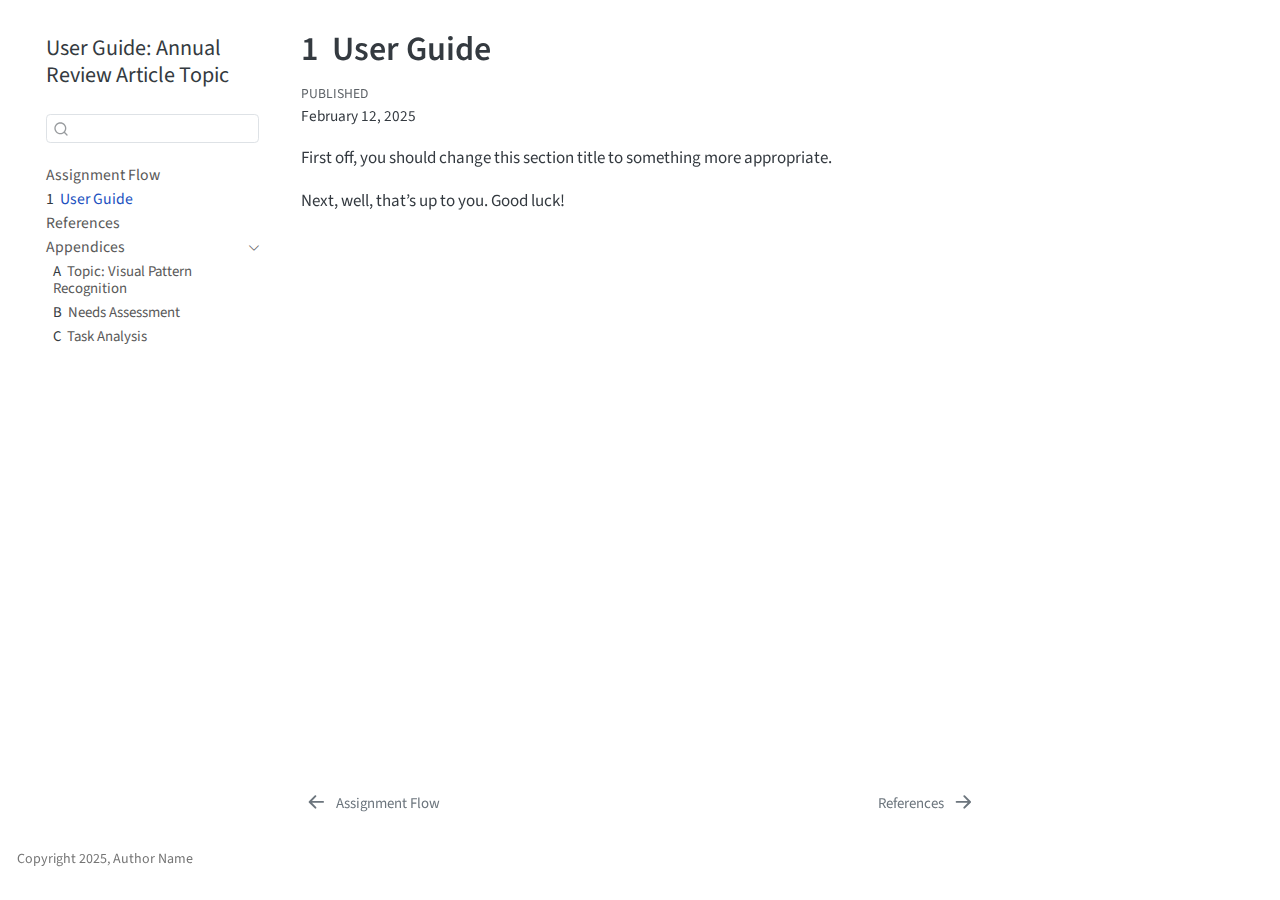
==== docs/guide.html @ 6ad78343 "updated topic.qmd for assigment" ====
<!DOCTYPE html>
<html xmlns="http://www.w3.org/1999/xhtml" lang="en" xml:lang="en"><head>

<meta charset="utf-8">
<meta name="generator" content="quarto-1.6.40">

<meta name="viewport" content="width=device-width, initial-scale=1.0, user-scalable=yes">

<meta name="dcterms.date" content="2025-02-12">

<title>1&nbsp; User Guide – User Guide: Annual Review Article Topic</title>
<style>
code{white-space: pre-wrap;}
span.smallcaps{font-variant: small-caps;}
div.columns{display: flex; gap: min(4vw, 1.5em);}
div.column{flex: auto; overflow-x: auto;}
div.hanging-indent{margin-left: 1.5em; text-indent: -1.5em;}
ul.task-list{list-style: none;}
ul.task-list li input[type="checkbox"] {
  width: 0.8em;
  margin: 0 0.8em 0.2em -1em; /* quarto-specific, see https://github.com/quarto-dev/quarto-cli/issues/4556 */ 
  vertical-align: middle;
}
</style>


<script src="site_libs/quarto-nav/quarto-nav.js"></script>
<script src="site_libs/quarto-nav/headroom.min.js"></script>
<script src="site_libs/clipboard/clipboard.min.js"></script>
<script src="site_libs/quarto-search/autocomplete.umd.js"></script>
<script src="site_libs/quarto-search/fuse.min.js"></script>
<script src="site_libs/quarto-search/quarto-search.js"></script>
<meta name="quarto:offset" content="./">
<link href="./references.html" rel="next">
<link href="./index.html" rel="prev">
<script src="site_libs/quarto-html/quarto.js"></script>
<script src="site_libs/quarto-html/popper.min.js"></script>
<script src="site_libs/quarto-html/tippy.umd.min.js"></script>
<script src="site_libs/quarto-html/anchor.min.js"></script>
<link href="site_libs/quarto-html/tippy.css" rel="stylesheet">
<link href="site_libs/quarto-html/quarto-syntax-highlighting-dece3bd051e391dd7205a6b15f93dc59.css" rel="stylesheet" id="quarto-text-highlighting-styles">
<script src="site_libs/bootstrap/bootstrap.min.js"></script>
<link href="site_libs/bootstrap/bootstrap-icons.css" rel="stylesheet">
<link href="site_libs/bootstrap/bootstrap-813c8a16b64b94fd646a87195663eb73.min.css" rel="stylesheet" append-hash="true" id="quarto-bootstrap" data-mode="light">
<script id="quarto-search-options" type="application/json">{
  "location": "sidebar",
  "copy-button": false,
  "collapse-after": 3,
  "panel-placement": "start",
  "type": "textbox",
  "limit": 50,
  "keyboard-shortcut": [
    "f",
    "/",
    "s"
  ],
  "show-item-context": false,
  "language": {
    "search-no-results-text": "No results",
    "search-matching-documents-text": "matching documents",
    "search-copy-link-title": "Copy link to search",
    "search-hide-matches-text": "Hide additional matches",
    "search-more-match-text": "more match in this document",
    "search-more-matches-text": "more matches in this document",
    "search-clear-button-title": "Clear",
    "search-text-placeholder": "",
    "search-detached-cancel-button-title": "Cancel",
    "search-submit-button-title": "Submit",
    "search-label": "Search"
  }
}</script>


</head>

<body class="nav-sidebar floating">

<div id="quarto-search-results"></div>
  <header id="quarto-header" class="headroom fixed-top">
  <nav class="quarto-secondary-nav">
    <div class="container-fluid d-flex">
      <button type="button" class="quarto-btn-toggle btn" data-bs-toggle="collapse" role="button" data-bs-target=".quarto-sidebar-collapse-item" aria-controls="quarto-sidebar" aria-expanded="false" aria-label="Toggle sidebar navigation" onclick="if (window.quartoToggleHeadroom) { window.quartoToggleHeadroom(); }">
        <i class="bi bi-layout-text-sidebar-reverse"></i>
      </button>
        <nav class="quarto-page-breadcrumbs" aria-label="breadcrumb"><ol class="breadcrumb"><li class="breadcrumb-item"><a href="./guide.html"><span class="chapter-number">1</span>&nbsp; <span class="chapter-title">User Guide</span></a></li></ol></nav>
        <a class="flex-grow-1" role="navigation" data-bs-toggle="collapse" data-bs-target=".quarto-sidebar-collapse-item" aria-controls="quarto-sidebar" aria-expanded="false" aria-label="Toggle sidebar navigation" onclick="if (window.quartoToggleHeadroom) { window.quartoToggleHeadroom(); }">      
        </a>
      <button type="button" class="btn quarto-search-button" aria-label="Search" onclick="window.quartoOpenSearch();">
        <i class="bi bi-search"></i>
      </button>
    </div>
  </nav>
</header>
<!-- content -->
<div id="quarto-content" class="quarto-container page-columns page-rows-contents page-layout-article">
<!-- sidebar -->
  <nav id="quarto-sidebar" class="sidebar collapse collapse-horizontal quarto-sidebar-collapse-item sidebar-navigation floating overflow-auto">
    <div class="pt-lg-2 mt-2 text-left sidebar-header">
    <div class="sidebar-title mb-0 py-0">
      <a href="./">User Guide: Annual Review Article Topic</a> 
    </div>
      </div>
        <div class="mt-2 flex-shrink-0 align-items-center">
        <div class="sidebar-search">
        <div id="quarto-search" class="" title="Search"></div>
        </div>
        </div>
    <div class="sidebar-menu-container"> 
    <ul class="list-unstyled mt-1">
        <li class="sidebar-item">
  <div class="sidebar-item-container"> 
  <a href="./index.html" class="sidebar-item-text sidebar-link">
 <span class="menu-text">Assignment Flow</span></a>
  </div>
</li>
        <li class="sidebar-item">
  <div class="sidebar-item-container"> 
  <a href="./guide.html" class="sidebar-item-text sidebar-link active">
 <span class="menu-text"><span class="chapter-number">1</span>&nbsp; <span class="chapter-title">User Guide</span></span></a>
  </div>
</li>
        <li class="sidebar-item">
  <div class="sidebar-item-container"> 
  <a href="./references.html" class="sidebar-item-text sidebar-link">
 <span class="menu-text">References</span></a>
  </div>
</li>
        <li class="sidebar-item sidebar-item-section">
      <div class="sidebar-item-container"> 
            <a class="sidebar-item-text sidebar-link text-start" data-bs-toggle="collapse" data-bs-target="#quarto-sidebar-section-1" role="navigation" aria-expanded="true">
 <span class="menu-text">Appendices</span></a>
          <a class="sidebar-item-toggle text-start" data-bs-toggle="collapse" data-bs-target="#quarto-sidebar-section-1" role="navigation" aria-expanded="true" aria-label="Toggle section">
            <i class="bi bi-chevron-right ms-2"></i>
          </a> 
      </div>
      <ul id="quarto-sidebar-section-1" class="collapse list-unstyled sidebar-section depth1 show">  
          <li class="sidebar-item">
  <div class="sidebar-item-container"> 
  <a href="./topic.html" class="sidebar-item-text sidebar-link">
 <span class="menu-text"><span class="chapter-number">A</span>&nbsp; <span class="chapter-title">Topic: Visual Pattern Recognition</span></span></a>
  </div>
</li>
          <li class="sidebar-item">
  <div class="sidebar-item-container"> 
  <a href="./needs.html" class="sidebar-item-text sidebar-link">
 <span class="menu-text"><span class="chapter-number">B</span>&nbsp; <span class="chapter-title">Needs Assessment</span></span></a>
  </div>
</li>
          <li class="sidebar-item">
  <div class="sidebar-item-container"> 
  <a href="./task-analysis.html" class="sidebar-item-text sidebar-link">
 <span class="menu-text"><span class="chapter-number">C</span>&nbsp; <span class="chapter-title">Task Analysis</span></span></a>
  </div>
</li>
      </ul>
  </li>
    </ul>
    </div>
</nav>
<div id="quarto-sidebar-glass" class="quarto-sidebar-collapse-item" data-bs-toggle="collapse" data-bs-target=".quarto-sidebar-collapse-item"></div>
<!-- margin-sidebar -->
    <div id="quarto-margin-sidebar" class="sidebar margin-sidebar zindex-bottom">
        
    </div>
<!-- main -->
<main class="content" id="quarto-document-content">

<header id="title-block-header" class="quarto-title-block default">
<div class="quarto-title">
<h1 class="title"><span class="chapter-number">1</span>&nbsp; <span class="chapter-title">User Guide</span></h1>
</div>



<div class="quarto-title-meta">

    
    <div>
    <div class="quarto-title-meta-heading">Published</div>
    <div class="quarto-title-meta-contents">
      <p class="date">February 12, 2025</p>
    </div>
  </div>
  
    
  </div>
  


</header>


<p>First off, you should change this section title to something more appropriate.</p>
<p>Next, well, that’s up to you. Good luck!</p>



</main> <!-- /main -->
<script id="quarto-html-after-body" type="application/javascript">
window.document.addEventListener("DOMContentLoaded", function (event) {
  const toggleBodyColorMode = (bsSheetEl) => {
    const mode = bsSheetEl.getAttribute("data-mode");
    const bodyEl = window.document.querySelector("body");
    if (mode === "dark") {
      bodyEl.classList.add("quarto-dark");
      bodyEl.classList.remove("quarto-light");
    } else {
      bodyEl.classList.add("quarto-light");
      bodyEl.classList.remove("quarto-dark");
    }
  }
  const toggleBodyColorPrimary = () => {
    const bsSheetEl = window.document.querySelector("link#quarto-bootstrap");
    if (bsSheetEl) {
      toggleBodyColorMode(bsSheetEl);
    }
  }
  toggleBodyColorPrimary();  
  const icon = "";
  const anchorJS = new window.AnchorJS();
  anchorJS.options = {
    placement: 'right',
    icon: icon
  };
  anchorJS.add('.anchored');
  const isCodeAnnotation = (el) => {
    for (const clz of el.classList) {
      if (clz.startsWith('code-annotation-')) {                     
        return true;
      }
    }
    return false;
  }
  const onCopySuccess = function(e) {
    // button target
    const button = e.trigger;
    // don't keep focus
    button.blur();
    // flash "checked"
    button.classList.add('code-copy-button-checked');
    var currentTitle = button.getAttribute("title");
    button.setAttribute("title", "Copied!");
    let tooltip;
    if (window.bootstrap) {
      button.setAttribute("data-bs-toggle", "tooltip");
      button.setAttribute("data-bs-placement", "left");
      button.setAttribute("data-bs-title", "Copied!");
      tooltip = new bootstrap.Tooltip(button, 
        { trigger: "manual", 
          customClass: "code-copy-button-tooltip",
          offset: [0, -8]});
      tooltip.show();    
    }
    setTimeout(function() {
      if (tooltip) {
        tooltip.hide();
        button.removeAttribute("data-bs-title");
        button.removeAttribute("data-bs-toggle");
        button.removeAttribute("data-bs-placement");
      }
      button.setAttribute("title", currentTitle);
      button.classList.remove('code-copy-button-checked');
    }, 1000);
    // clear code selection
    e.clearSelection();
  }
  const getTextToCopy = function(trigger) {
      const codeEl = trigger.previousElementSibling.cloneNode(true);
      for (const childEl of codeEl.children) {
        if (isCodeAnnotation(childEl)) {
          childEl.remove();
        }
      }
      return codeEl.innerText;
  }
  const clipboard = new window.ClipboardJS('.code-copy-button:not([data-in-quarto-modal])', {
    text: getTextToCopy
  });
  clipboard.on('success', onCopySuccess);
  if (window.document.getElementById('quarto-embedded-source-code-modal')) {
    const clipboardModal = new window.ClipboardJS('.code-copy-button[data-in-quarto-modal]', {
      text: getTextToCopy,
      container: window.document.getElementById('quarto-embedded-source-code-modal')
    });
    clipboardModal.on('success', onCopySuccess);
  }
    var localhostRegex = new RegExp(/^(?:http|https):\/\/localhost\:?[0-9]*\//);
    var mailtoRegex = new RegExp(/^mailto:/);
      var filterRegex = new RegExp('/' + window.location.host + '/');
    var isInternal = (href) => {
        return filterRegex.test(href) || localhostRegex.test(href) || mailtoRegex.test(href);
    }
    // Inspect non-navigation links and adorn them if external
 	var links = window.document.querySelectorAll('a[href]:not(.nav-link):not(.navbar-brand):not(.toc-action):not(.sidebar-link):not(.sidebar-item-toggle):not(.pagination-link):not(.no-external):not([aria-hidden]):not(.dropdown-item):not(.quarto-navigation-tool):not(.about-link)');
    for (var i=0; i<links.length; i++) {
      const link = links[i];
      if (!isInternal(link.href)) {
        // undo the damage that might have been done by quarto-nav.js in the case of
        // links that we want to consider external
        if (link.dataset.originalHref !== undefined) {
          link.href = link.dataset.originalHref;
        }
      }
    }
  function tippyHover(el, contentFn, onTriggerFn, onUntriggerFn) {
    const config = {
      allowHTML: true,
      maxWidth: 500,
      delay: 100,
      arrow: false,
      appendTo: function(el) {
          return el.parentElement;
      },
      interactive: true,
      interactiveBorder: 10,
      theme: 'quarto',
      placement: 'bottom-start',
    };
    if (contentFn) {
      config.content = contentFn;
    }
    if (onTriggerFn) {
      config.onTrigger = onTriggerFn;
    }
    if (onUntriggerFn) {
      config.onUntrigger = onUntriggerFn;
    }
    window.tippy(el, config); 
  }
  const noterefs = window.document.querySelectorAll('a[role="doc-noteref"]');
  for (var i=0; i<noterefs.length; i++) {
    const ref = noterefs[i];
    tippyHover(ref, function() {
      // use id or data attribute instead here
      let href = ref.getAttribute('data-footnote-href') || ref.getAttribute('href');
      try { href = new URL(href).hash; } catch {}
      const id = href.replace(/^#\/?/, "");
      const note = window.document.getElementById(id);
      if (note) {
        return note.innerHTML;
      } else {
        return "";
      }
    });
  }
  const xrefs = window.document.querySelectorAll('a.quarto-xref');
  const processXRef = (id, note) => {
    // Strip column container classes
    const stripColumnClz = (el) => {
      el.classList.remove("page-full", "page-columns");
      if (el.children) {
        for (const child of el.children) {
          stripColumnClz(child);
        }
      }
    }
    stripColumnClz(note)
    if (id === null || id.startsWith('sec-')) {
      // Special case sections, only their first couple elements
      const container = document.createElement("div");
      if (note.children && note.children.length > 2) {
        container.appendChild(note.children[0].cloneNode(true));
        for (let i = 1; i < note.children.length; i++) {
          const child = note.children[i];
          if (child.tagName === "P" && child.innerText === "") {
            continue;
          } else {
            container.appendChild(child.cloneNode(true));
            break;
          }
        }
        if (window.Quarto?.typesetMath) {
          window.Quarto.typesetMath(container);
        }
        return container.innerHTML
      } else {
        if (window.Quarto?.typesetMath) {
          window.Quarto.typesetMath(note);
        }
        return note.innerHTML;
      }
    } else {
      // Remove any anchor links if they are present
      const anchorLink = note.querySelector('a.anchorjs-link');
      if (anchorLink) {
        anchorLink.remove();
      }
      if (window.Quarto?.typesetMath) {
        window.Quarto.typesetMath(note);
      }
      if (note.classList.contains("callout")) {
        return note.outerHTML;
      } else {
        return note.innerHTML;
      }
    }
  }
  for (var i=0; i<xrefs.length; i++) {
    const xref = xrefs[i];
    tippyHover(xref, undefined, function(instance) {
      instance.disable();
      let url = xref.getAttribute('href');
      let hash = undefined; 
      if (url.startsWith('#')) {
        hash = url;
      } else {
        try { hash = new URL(url).hash; } catch {}
      }
      if (hash) {
        const id = hash.replace(/^#\/?/, "");
        const note = window.document.getElementById(id);
        if (note !== null) {
          try {
            const html = processXRef(id, note.cloneNode(true));
            instance.setContent(html);
          } finally {
            instance.enable();
            instance.show();
          }
        } else {
          // See if we can fetch this
          fetch(url.split('#')[0])
          .then(res => res.text())
          .then(html => {
            const parser = new DOMParser();
            const htmlDoc = parser.parseFromString(html, "text/html");
            const note = htmlDoc.getElementById(id);
            if (note !== null) {
              const html = processXRef(id, note);
              instance.setContent(html);
            } 
          }).finally(() => {
            instance.enable();
            instance.show();
          });
        }
      } else {
        // See if we can fetch a full url (with no hash to target)
        // This is a special case and we should probably do some content thinning / targeting
        fetch(url)
        .then(res => res.text())
        .then(html => {
          const parser = new DOMParser();
          const htmlDoc = parser.parseFromString(html, "text/html");
          const note = htmlDoc.querySelector('main.content');
          if (note !== null) {
            // This should only happen for chapter cross references
            // (since there is no id in the URL)
            // remove the first header
            if (note.children.length > 0 && note.children[0].tagName === "HEADER") {
              note.children[0].remove();
            }
            const html = processXRef(null, note);
            instance.setContent(html);
          } 
        }).finally(() => {
          instance.enable();
          instance.show();
        });
      }
    }, function(instance) {
    });
  }
      let selectedAnnoteEl;
      const selectorForAnnotation = ( cell, annotation) => {
        let cellAttr = 'data-code-cell="' + cell + '"';
        let lineAttr = 'data-code-annotation="' +  annotation + '"';
        const selector = 'span[' + cellAttr + '][' + lineAttr + ']';
        return selector;
      }
      const selectCodeLines = (annoteEl) => {
        const doc = window.document;
        const targetCell = annoteEl.getAttribute("data-target-cell");
        const targetAnnotation = annoteEl.getAttribute("data-target-annotation");
        const annoteSpan = window.document.querySelector(selectorForAnnotation(targetCell, targetAnnotation));
        const lines = annoteSpan.getAttribute("data-code-lines").split(",");
        const lineIds = lines.map((line) => {
          return targetCell + "-" + line;
        })
        let top = null;
        let height = null;
        let parent = null;
        if (lineIds.length > 0) {
            //compute the position of the single el (top and bottom and make a div)
            const el = window.document.getElementById(lineIds[0]);
            top = el.offsetTop;
            height = el.offsetHeight;
            parent = el.parentElement.parentElement;
          if (lineIds.length > 1) {
            const lastEl = window.document.getElementById(lineIds[lineIds.length - 1]);
            const bottom = lastEl.offsetTop + lastEl.offsetHeight;
            height = bottom - top;
          }
          if (top !== null && height !== null && parent !== null) {
            // cook up a div (if necessary) and position it 
            let div = window.document.getElementById("code-annotation-line-highlight");
            if (div === null) {
              div = window.document.createElement("div");
              div.setAttribute("id", "code-annotation-line-highlight");
              div.style.position = 'absolute';
              parent.appendChild(div);
            }
            div.style.top = top - 2 + "px";
            div.style.height = height + 4 + "px";
            div.style.left = 0;
            let gutterDiv = window.document.getElementById("code-annotation-line-highlight-gutter");
            if (gutterDiv === null) {
              gutterDiv = window.document.createElement("div");
              gutterDiv.setAttribute("id", "code-annotation-line-highlight-gutter");
              gutterDiv.style.position = 'absolute';
              const codeCell = window.document.getElementById(targetCell);
              const gutter = codeCell.querySelector('.code-annotation-gutter');
              gutter.appendChild(gutterDiv);
            }
            gutterDiv.style.top = top - 2 + "px";
            gutterDiv.style.height = height + 4 + "px";
          }
          selectedAnnoteEl = annoteEl;
        }
      };
      const unselectCodeLines = () => {
        const elementsIds = ["code-annotation-line-highlight", "code-annotation-line-highlight-gutter"];
        elementsIds.forEach((elId) => {
          const div = window.document.getElementById(elId);
          if (div) {
            div.remove();
          }
        });
        selectedAnnoteEl = undefined;
      };
        // Handle positioning of the toggle
    window.addEventListener(
      "resize",
      throttle(() => {
        elRect = undefined;
        if (selectedAnnoteEl) {
          selectCodeLines(selectedAnnoteEl);
        }
      }, 10)
    );
    function throttle(fn, ms) {
    let throttle = false;
    let timer;
      return (...args) => {
        if(!throttle) { // first call gets through
            fn.apply(this, args);
            throttle = true;
        } else { // all the others get throttled
            if(timer) clearTimeout(timer); // cancel #2
            timer = setTimeout(() => {
              fn.apply(this, args);
              timer = throttle = false;
            }, ms);
        }
      };
    }
      // Attach click handler to the DT
      const annoteDls = window.document.querySelectorAll('dt[data-target-cell]');
      for (const annoteDlNode of annoteDls) {
        annoteDlNode.addEventListener('click', (event) => {
          const clickedEl = event.target;
          if (clickedEl !== selectedAnnoteEl) {
            unselectCodeLines();
            const activeEl = window.document.querySelector('dt[data-target-cell].code-annotation-active');
            if (activeEl) {
              activeEl.classList.remove('code-annotation-active');
            }
            selectCodeLines(clickedEl);
            clickedEl.classList.add('code-annotation-active');
          } else {
            // Unselect the line
            unselectCodeLines();
            clickedEl.classList.remove('code-annotation-active');
          }
        });
      }
  const findCites = (el) => {
    const parentEl = el.parentElement;
    if (parentEl) {
      const cites = parentEl.dataset.cites;
      if (cites) {
        return {
          el,
          cites: cites.split(' ')
        };
      } else {
        return findCites(el.parentElement)
      }
    } else {
      return undefined;
    }
  };
  var bibliorefs = window.document.querySelectorAll('a[role="doc-biblioref"]');
  for (var i=0; i<bibliorefs.length; i++) {
    const ref = bibliorefs[i];
    const citeInfo = findCites(ref);
    if (citeInfo) {
      tippyHover(citeInfo.el, function() {
        var popup = window.document.createElement('div');
        citeInfo.cites.forEach(function(cite) {
          var citeDiv = window.document.createElement('div');
          citeDiv.classList.add('hanging-indent');
          citeDiv.classList.add('csl-entry');
          var biblioDiv = window.document.getElementById('ref-' + cite);
          if (biblioDiv) {
            citeDiv.innerHTML = biblioDiv.innerHTML;
          }
          popup.appendChild(citeDiv);
        });
        return popup.innerHTML;
      });
    }
  }
});
</script>
<nav class="page-navigation">
  <div class="nav-page nav-page-previous">
      <a href="./index.html" class="pagination-link" aria-label="Assignment Flow">
        <i class="bi bi-arrow-left-short"></i> <span class="nav-page-text">Assignment Flow</span>
      </a>          
  </div>
  <div class="nav-page nav-page-next">
      <a href="./references.html" class="pagination-link" aria-label="References">
        <span class="nav-page-text">References</span> <i class="bi bi-arrow-right-short"></i>
      </a>
  </div>
</nav>
</div> <!-- /content -->
<footer class="footer">
  <div class="nav-footer">
    <div class="nav-footer-left">
<p>Copyright 2025, Author Name</p>
</div>   
    <div class="nav-footer-center">
      &nbsp;
    </div>
    <div class="nav-footer-right">
      &nbsp;
    </div>
  </div>
</footer>




</body></html>
---- docs/site_libs/quarto-html/tippy.css ----
.tippy-box[data-animation=fade][data-state=hidden]{opacity:0}[data-tippy-root]{max-width:calc(100vw - 10px)}.tippy-box{position:relative;background-color:#333;color:#fff;border-radius:4px;font-size:14px;line-height:1.4;white-space:normal;outline:0;transition-property:transform,visibility,opacity}.tippy-box[data-placement^=top]>.tippy-arrow{bottom:0}.tippy-box[data-placement^=top]>.tippy-arrow:before{bottom:-7px;left:0;border-width:8px 8px 0;border-top-color:initial;transform-origin:center top}.tippy-box[data-placement^=bottom]>.tippy-arrow{top:0}.tippy-box[data-placement^=bottom]>.tippy-arrow:before{top:-7px;left:0;border-width:0 8px 8px;border-bottom-color:initial;transform-origin:center bottom}.tippy-box[data-placement^=left]>.tippy-arrow{right:0}.tippy-box[data-placement^=left]>.tippy-arrow:before{border-width:8px 0 8px 8px;border-left-color:initial;right:-7px;transform-origin:center left}.tippy-box[data-placement^=right]>.tippy-arrow{left:0}.tippy-box[data-placement^=right]>.tippy-arrow:before{left:-7px;border-width:8px 8px 8px 0;border-right-color:initial;transform-origin:center right}.tippy-box[data-inertia][data-state=visible]{transition-timing-function:cubic-bezier(.54,1.5,.38,1.11)}.tippy-arrow{width:16px;height:16px;color:#333}.tippy-arrow:before{content:"";position:absolute;border-color:transparent;border-style:solid}.tippy-content{position:relative;padding:5px 9px;z-index:1}
---- docs/site_libs/quarto-html/quarto-syntax-highlighting-dece3bd051e391dd7205a6b15f93dc59.css ----
/* quarto syntax highlight colors */
:root {
  --quarto-hl-ot-color: #d91e18;
  --quarto-hl-at-color: #a55a00;
  --quarto-hl-ss-color: #008000;
  --quarto-hl-an-color: #696969;
  --quarto-hl-fu-color: #06287e;
  --quarto-hl-st-color: #008000;
  --quarto-hl-cf-color: #d91e18;
  --quarto-hl-op-color: #00769e;
  --quarto-hl-er-color: #7928a1;
  --quarto-hl-bn-color: #7928a1;
  --quarto-hl-al-color: #7928a1;
  --quarto-hl-va-color: #a55a00;
  --quarto-hl-bu-color: inherit;
  --quarto-hl-ex-color: inherit;
  --quarto-hl-pp-color: #7928a1;
  --quarto-hl-in-color: #696969;
  --quarto-hl-vs-color: #008000;
  --quarto-hl-wa-color: #696969;
  --quarto-hl-do-color: #696969;
  --quarto-hl-im-color: inherit;
  --quarto-hl-ch-color: #008000;
  --quarto-hl-dt-color: #7928a1;
  --quarto-hl-fl-color: #a55a00;
  --quarto-hl-co-color: #696969;
  --quarto-hl-cv-color: #696969;
  --quarto-hl-cn-color: #d91e18;
  --quarto-hl-sc-color: #00769e;
  --quarto-hl-dv-color: #7928a1;
  --quarto-hl-kw-color: #d91e18;
}

/* other quarto variables */
:root {
  --quarto-font-monospace: SFMono-Regular, Menlo, Monaco, Consolas, "Liberation Mono", "Courier New", monospace;
}

pre > code.sourceCode > span {
  color: #545454;
}

code span {
  color: #545454;
}

code.sourceCode > span {
  color: #545454;
}

div.sourceCode,
div.sourceCode pre.sourceCode {
  color: #545454;
}

code span.ot {
  color: #d91e18;
  font-style: inherit;
}

code span.at {
  color: #a55a00;
  font-style: inherit;
}

code span.ss {
  color: #008000;
  font-style: inherit;
}

code span.an {
  color: #696969;
  font-style: inherit;
}

code span.fu {
  color: #06287e;
  font-style: inherit;
}

code span.st {
  color: #008000;
  font-style: inherit;
}

code span.cf {
  color: #d91e18;
  font-style: inherit;
}

code span.op {
  color: #00769e;
  font-style: inherit;
}

code span.er {
  color: #7928a1;
  font-style: inherit;
}

code span.bn {
  color: #7928a1;
  font-style: inherit;
}

code span.al {
  color: #7928a1;
  font-style: inherit;
}

code span.va {
  color: #a55a00;
  font-style: inherit;
}

code span.bu {
  font-style: inherit;
}

code span.ex {
  font-style: inherit;
}

code span.pp {
  color: #7928a1;
  font-style: inherit;
}

code span.in {
  color: #696969;
  font-style: inherit;
}

code span.vs {
  color: #008000;
  font-style: inherit;
}

code span.wa {
  color: #696969;
  font-style: italic;
}

code span.do {
  color: #696969;
  font-style: italic;
}

code span.im {
  font-style: inherit;
}

code span.ch {
  color: #008000;
  font-style: inherit;
}

code span.dt {
  color: #7928a1;
  font-style: inherit;
}

code span.fl {
  color: #a55a00;
  font-style: inherit;
}

code span.co {
  color: #696969;
  font-style: inherit;
}

code span.cv {
  color: #696969;
  font-style: italic;
}

code span.cn {
  color: #d91e18;
  font-style: inherit;
}

code span.sc {
  color: #00769e;
  font-style: inherit;
}

code span.dv {
  color: #7928a1;
  font-style: inherit;
}

code span.kw {
  color: #d91e18;
  font-style: inherit;
}

.prevent-inlining {
  content: "</";
}

/*# sourceMappingURL=d529fb46b0d80f642ecba0ce5044f929.css.map */
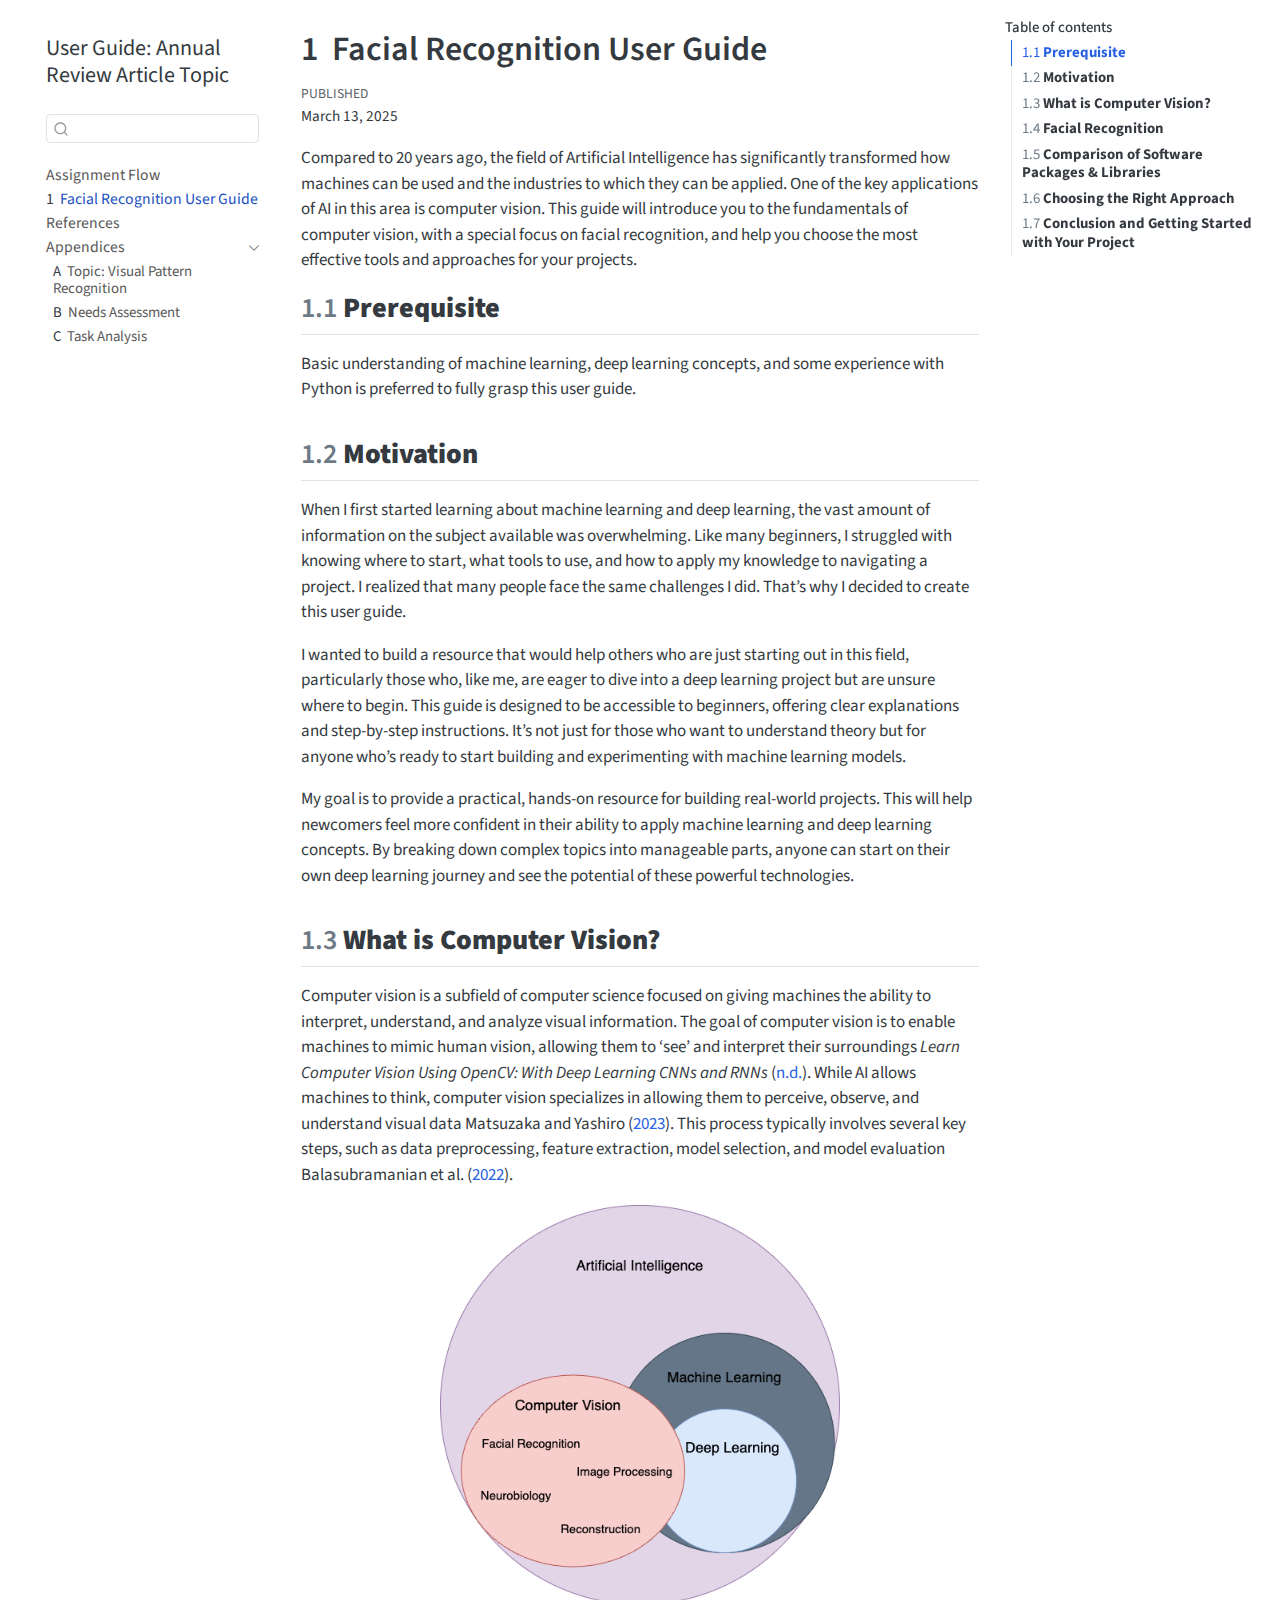
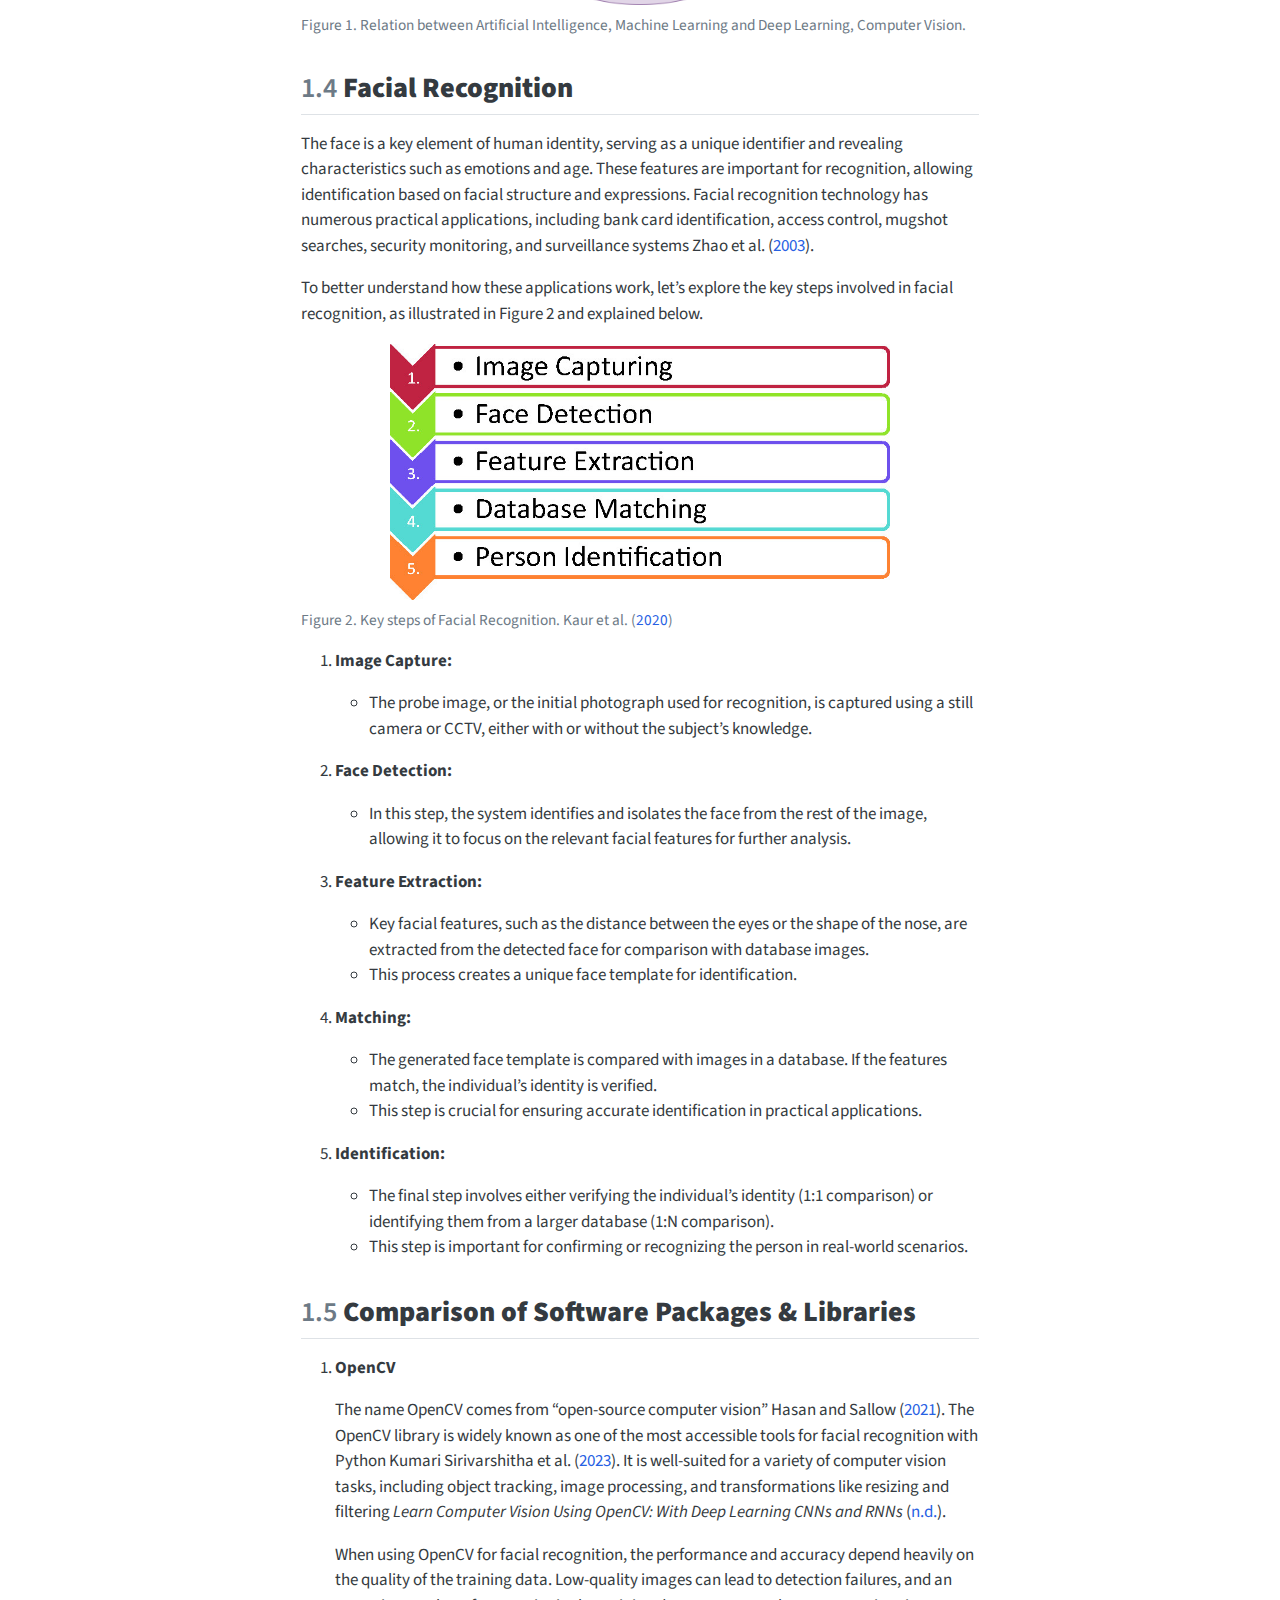
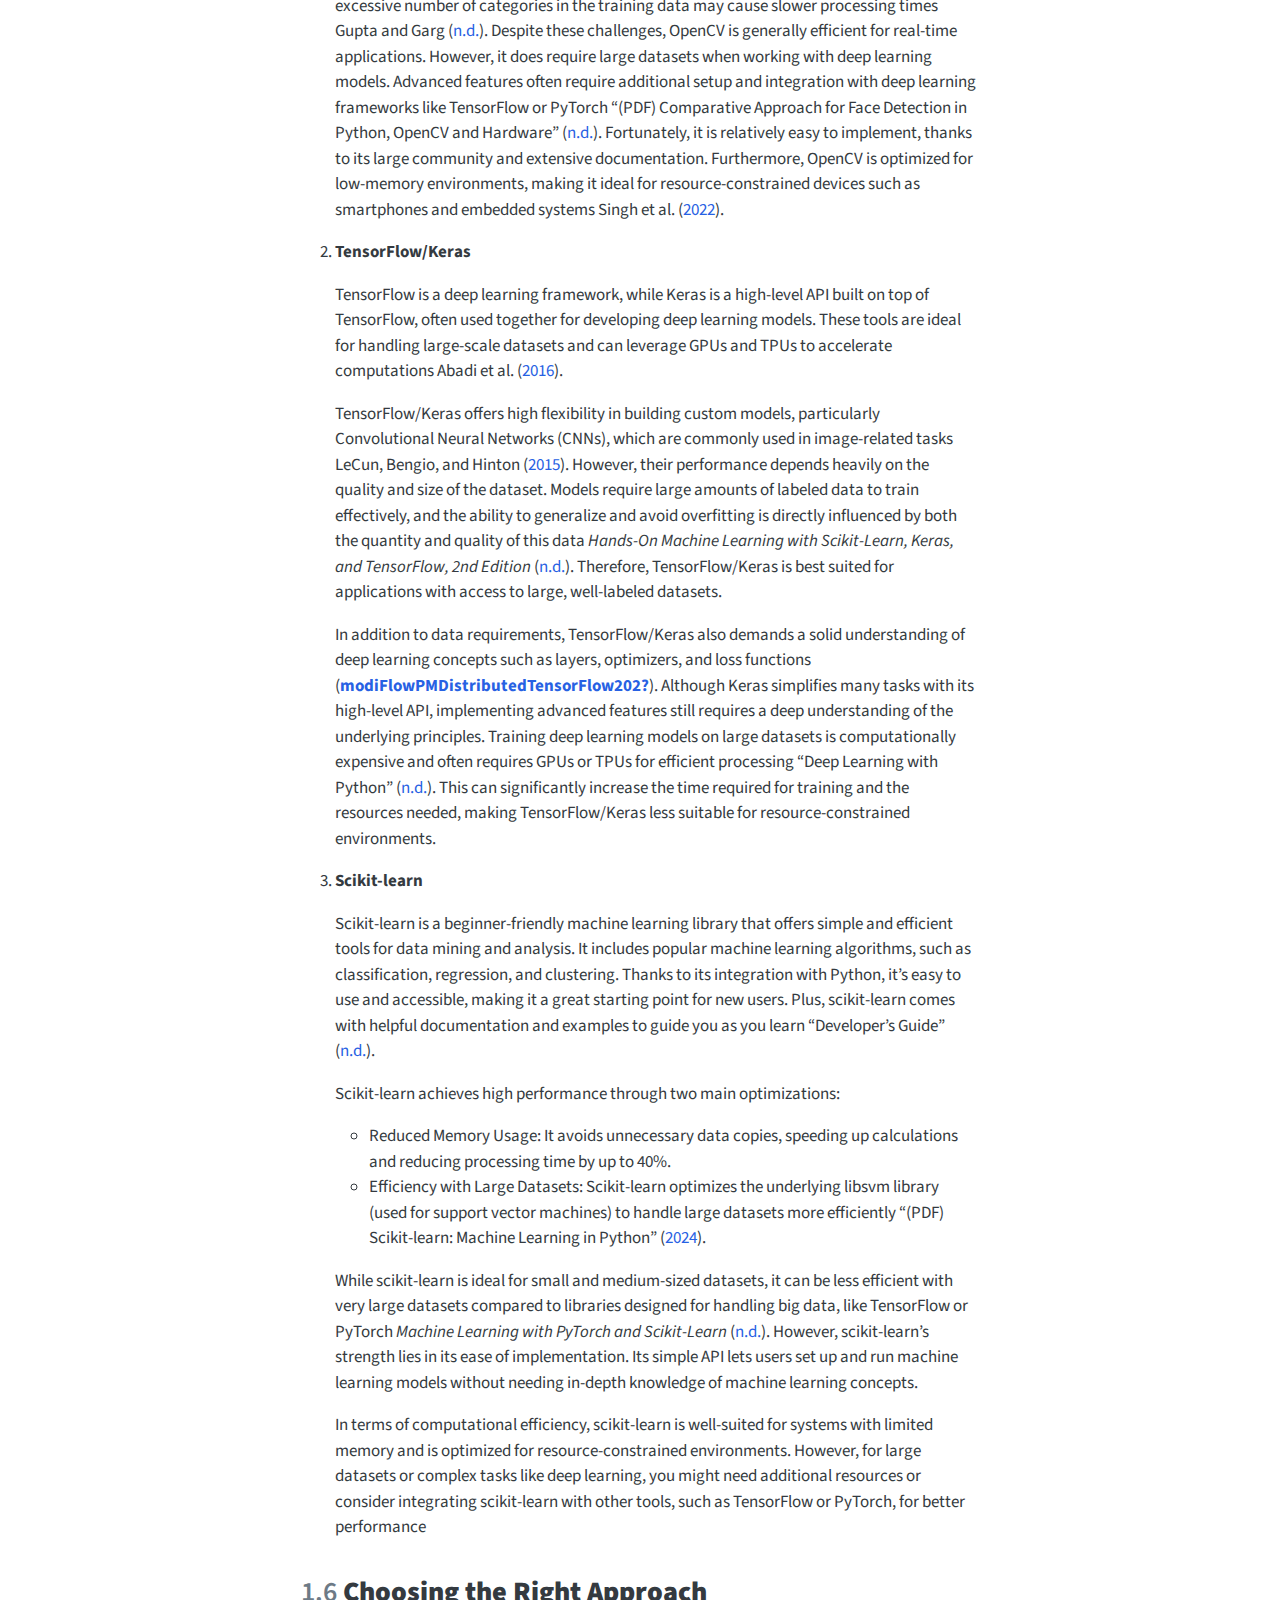
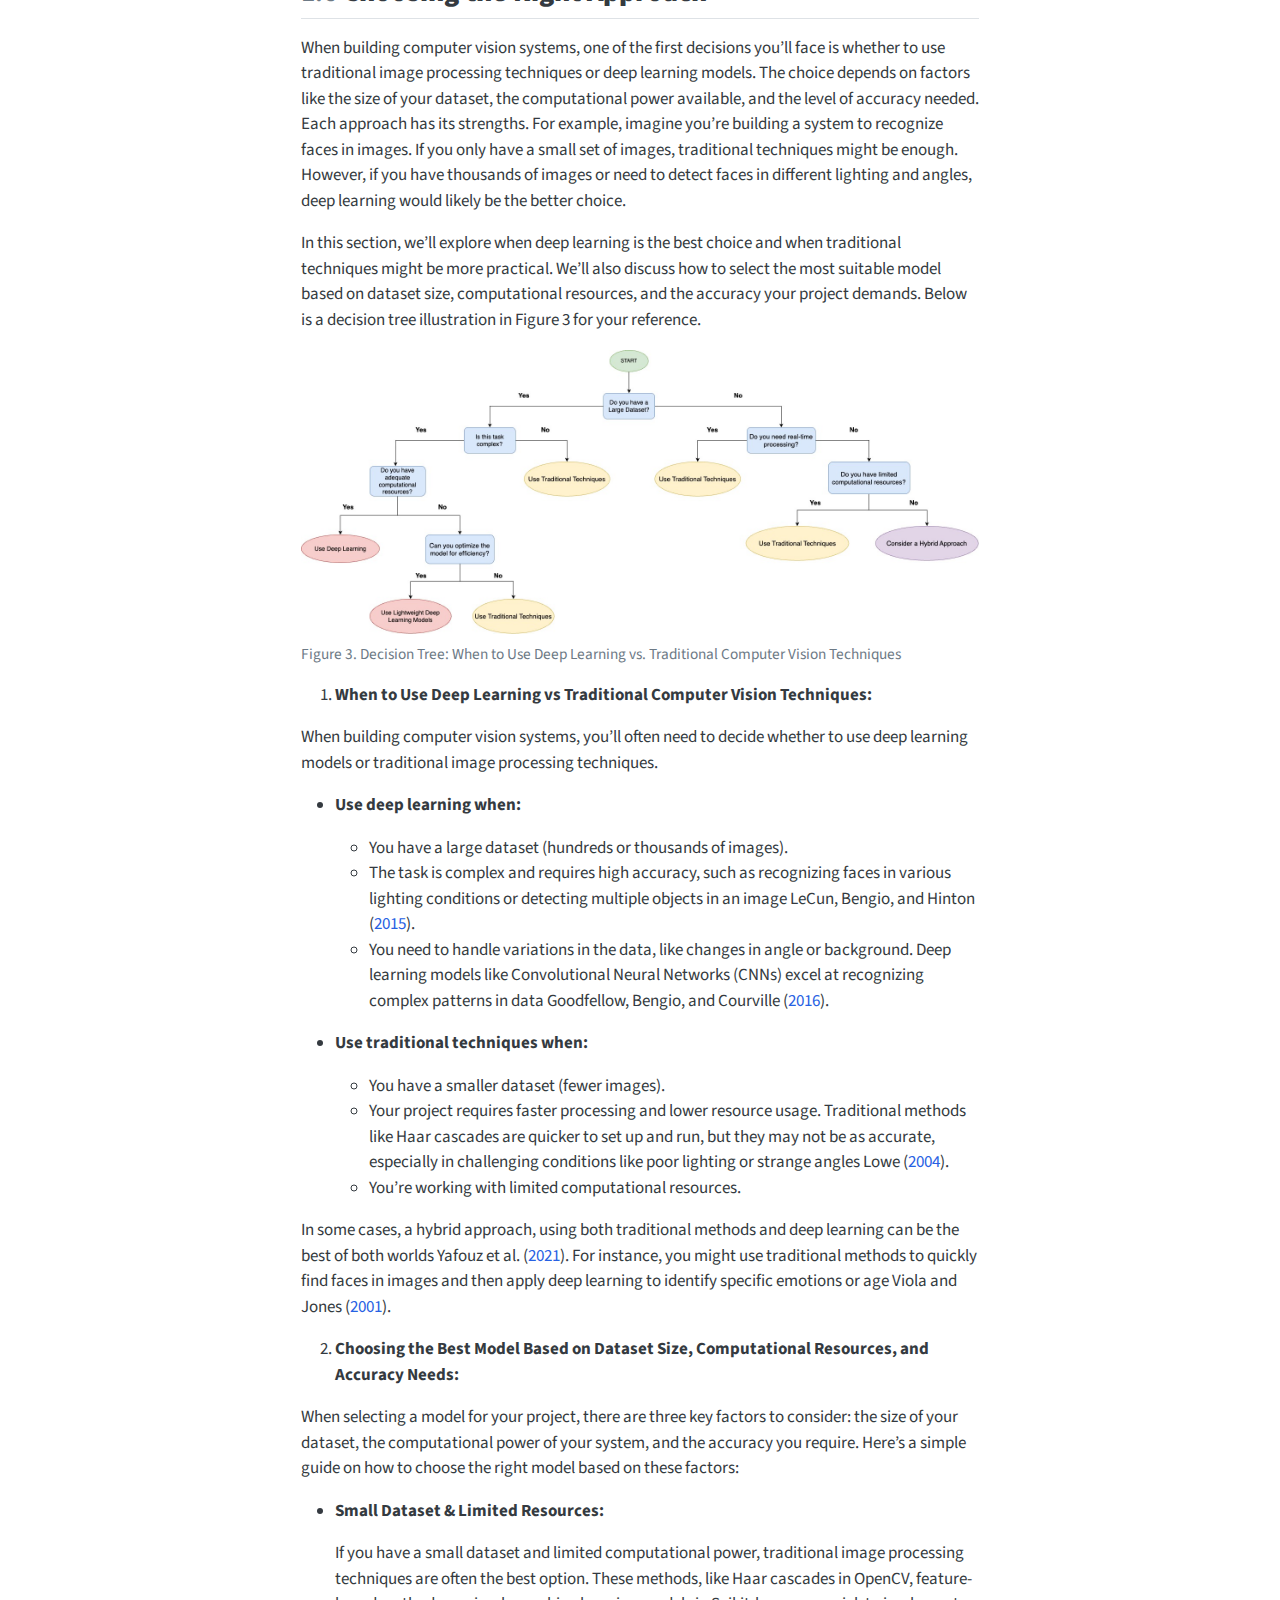
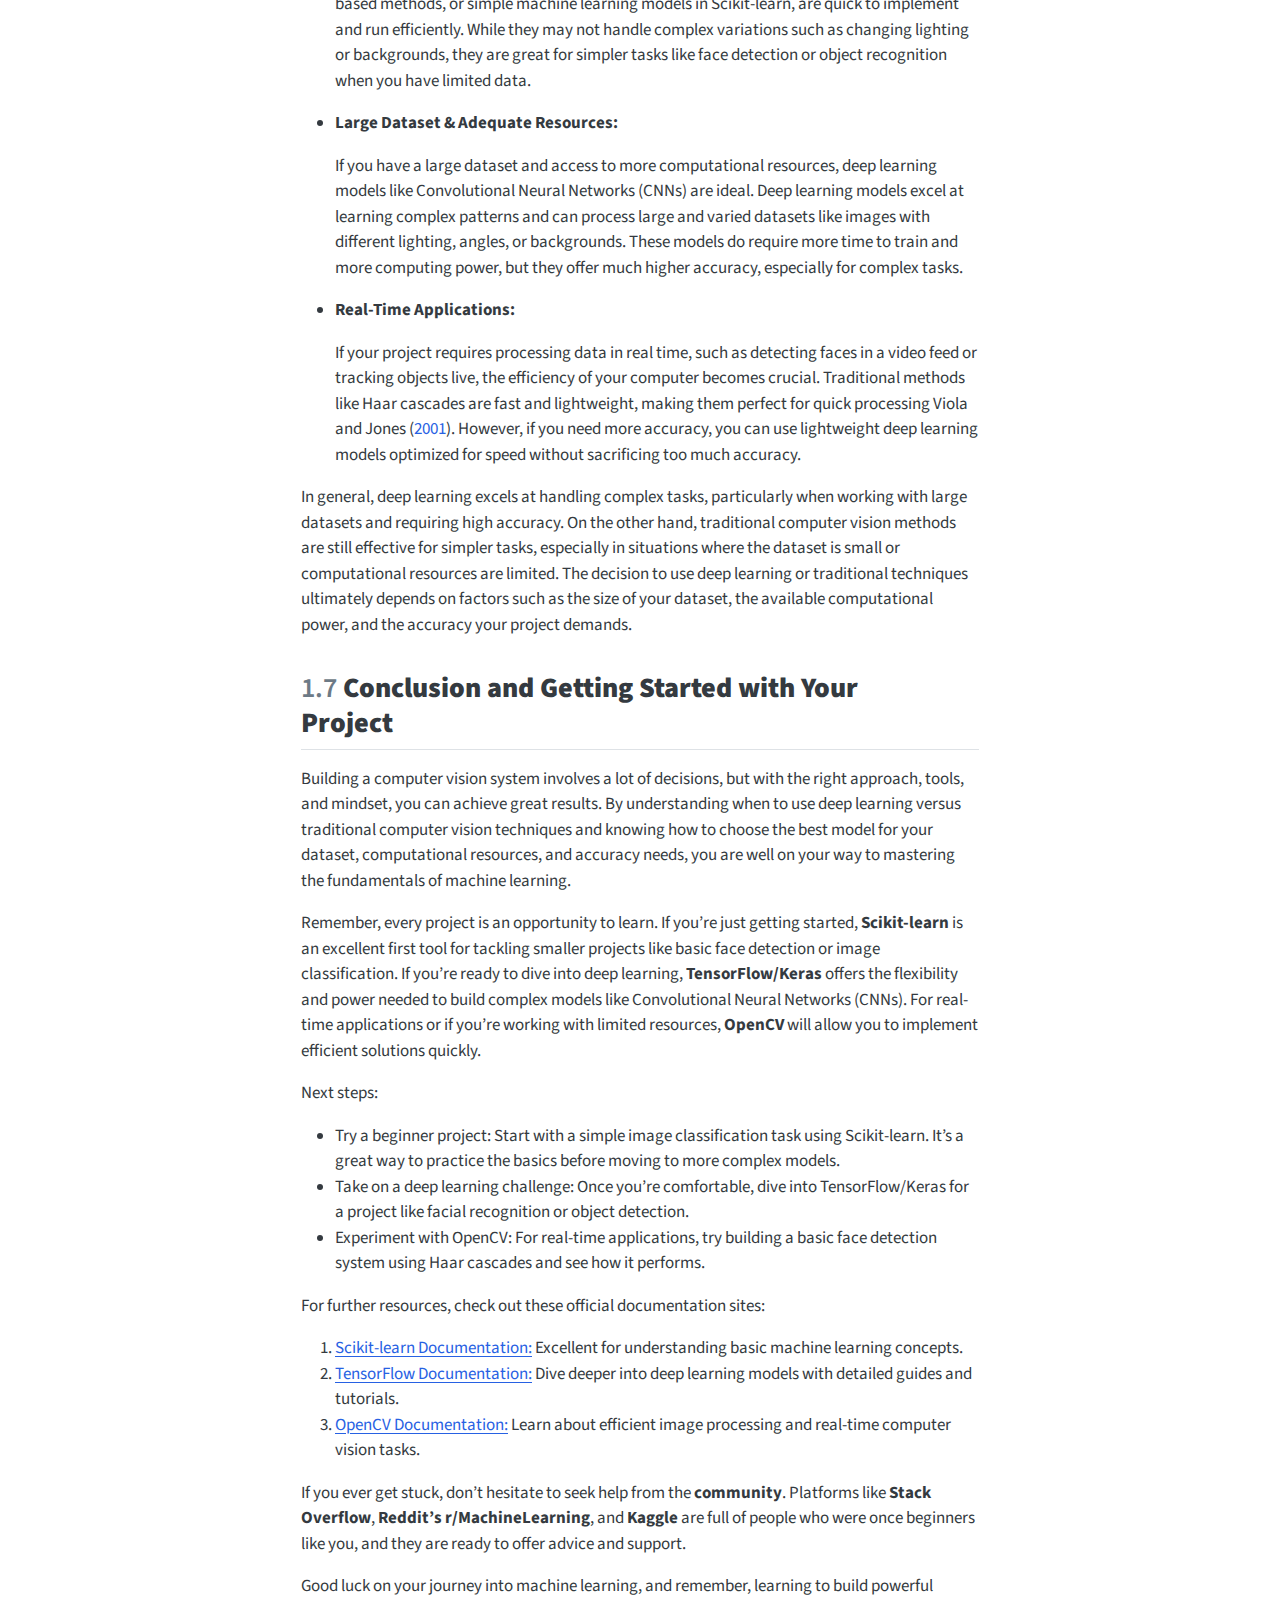
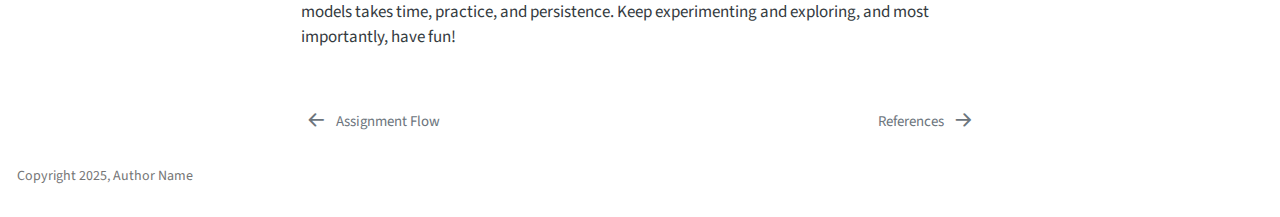
==== commit 58825fb8: "final report" ====
--- a/docs/guide.html
+++ b/docs/guide.html
@@ -6,9 +6,9 @@
 
 <meta name="viewport" content="width=device-width, initial-scale=1.0, user-scalable=yes">
 
-<meta name="dcterms.date" content="2025-02-12">
-
-<title>1&nbsp; User Guide – User Guide: Annual Review Article Topic</title>
+<meta name="dcterms.date" content="2025-03-13">
+
+<title>1&nbsp; Facial Recognition User Guide – User Guide: Annual Review Article Topic</title>
 <style>
 code{white-space: pre-wrap;}
 span.smallcaps{font-variant: small-caps;}
@@ -21,7 +21,27 @@
   margin: 0 0.8em 0.2em -1em; /* quarto-specific, see https://github.com/quarto-dev/quarto-cli/issues/4556 */ 
   vertical-align: middle;
 }
-</style>
+/* CSS for citations */
+div.csl-bib-body { }
+div.csl-entry {
+  clear: both;
+  margin-bottom: 0em;
+}
+.hanging-indent div.csl-entry {
+  margin-left:2em;
+  text-indent:-2em;
+}
+div.csl-left-margin {
+  min-width:2em;
+  float:left;
+}
+div.csl-right-inline {
+  margin-left:2em;
+  padding-left:1em;
+}
+div.csl-indent {
+  margin-left: 2em;
+}</style>
 
 
 <script src="site_libs/quarto-nav/quarto-nav.js"></script>
@@ -82,7 +102,7 @@
       <button type="button" class="quarto-btn-toggle btn" data-bs-toggle="collapse" role="button" data-bs-target=".quarto-sidebar-collapse-item" aria-controls="quarto-sidebar" aria-expanded="false" aria-label="Toggle sidebar navigation" onclick="if (window.quartoToggleHeadroom) { window.quartoToggleHeadroom(); }">
         <i class="bi bi-layout-text-sidebar-reverse"></i>
       </button>
-        <nav class="quarto-page-breadcrumbs" aria-label="breadcrumb"><ol class="breadcrumb"><li class="breadcrumb-item"><a href="./guide.html"><span class="chapter-number">1</span>&nbsp; <span class="chapter-title">User Guide</span></a></li></ol></nav>
+        <nav class="quarto-page-breadcrumbs" aria-label="breadcrumb"><ol class="breadcrumb"><li class="breadcrumb-item"><a href="./guide.html"><span class="chapter-number">1</span>&nbsp; <span class="chapter-title">Facial Recognition User Guide</span></a></li></ol></nav>
         <a class="flex-grow-1" role="navigation" data-bs-toggle="collapse" data-bs-target=".quarto-sidebar-collapse-item" aria-controls="quarto-sidebar" aria-expanded="false" aria-label="Toggle sidebar navigation" onclick="if (window.quartoToggleHeadroom) { window.quartoToggleHeadroom(); }">      
         </a>
       <button type="button" class="btn quarto-search-button" aria-label="Search" onclick="window.quartoOpenSearch();">
@@ -116,7 +136,7 @@
         <li class="sidebar-item">
   <div class="sidebar-item-container"> 
   <a href="./guide.html" class="sidebar-item-text sidebar-link active">
- <span class="menu-text"><span class="chapter-number">1</span>&nbsp; <span class="chapter-title">User Guide</span></span></a>
+ <span class="menu-text"><span class="chapter-number">1</span>&nbsp; <span class="chapter-title">Facial Recognition User Guide</span></span></a>
   </div>
 </li>
         <li class="sidebar-item">
@@ -159,15 +179,27 @@
 </nav>
 <div id="quarto-sidebar-glass" class="quarto-sidebar-collapse-item" data-bs-toggle="collapse" data-bs-target=".quarto-sidebar-collapse-item"></div>
 <!-- margin-sidebar -->
-    <div id="quarto-margin-sidebar" class="sidebar margin-sidebar zindex-bottom">
-        
+    <div id="quarto-margin-sidebar" class="sidebar margin-sidebar">
+        <nav id="TOC" role="doc-toc" class="toc-active">
+    <h2 id="toc-title">Table of contents</h2>
+   
+  <ul>
+  <li><a href="#prerequisite" id="toc-prerequisite" class="nav-link active" data-scroll-target="#prerequisite"><span class="header-section-number">1.1</span> <strong>Prerequisite</strong></a></li>
+  <li><a href="#motivation" id="toc-motivation" class="nav-link" data-scroll-target="#motivation"><span class="header-section-number">1.2</span> <strong>Motivation</strong></a></li>
+  <li><a href="#what-is-computer-vision" id="toc-what-is-computer-vision" class="nav-link" data-scroll-target="#what-is-computer-vision"><span class="header-section-number">1.3</span> <strong>What is Computer Vision?</strong></a></li>
+  <li><a href="#facial-recognition" id="toc-facial-recognition" class="nav-link" data-scroll-target="#facial-recognition"><span class="header-section-number">1.4</span> <strong>Facial Recognition</strong></a></li>
+  <li><a href="#comparison-of-software-packages-libraries" id="toc-comparison-of-software-packages-libraries" class="nav-link" data-scroll-target="#comparison-of-software-packages-libraries"><span class="header-section-number">1.5</span> <strong>Comparison of Software Packages &amp; Libraries</strong></a></li>
+  <li><a href="#choosing-the-right-approach" id="toc-choosing-the-right-approach" class="nav-link" data-scroll-target="#choosing-the-right-approach"><span class="header-section-number">1.6</span> <strong>Choosing the Right Approach</strong></a></li>
+  <li><a href="#conclusion-and-getting-started-with-your-project" id="toc-conclusion-and-getting-started-with-your-project" class="nav-link" data-scroll-target="#conclusion-and-getting-started-with-your-project"><span class="header-section-number">1.7</span> <strong>Conclusion and Getting Started with Your Project</strong></a></li>
+  </ul>
+</nav>
     </div>
 <!-- main -->
 <main class="content" id="quarto-document-content">
 
 <header id="title-block-header" class="quarto-title-block default">
 <div class="quarto-title">
-<h1 class="title"><span class="chapter-number">1</span>&nbsp; <span class="chapter-title">User Guide</span></h1>
+<h1 class="title"><span class="chapter-number">1</span>&nbsp; <span class="chapter-title">Facial Recognition User Guide</span></h1>
 </div>
 
 
@@ -178,7 +210,7 @@
     <div>
     <div class="quarto-title-meta-heading">Published</div>
     <div class="quarto-title-meta-contents">
-      <p class="date">February 12, 2025</p>
+      <p class="date">March 13, 2025</p>
     </div>
   </div>
   
@@ -190,10 +222,213 @@
 </header>
 
 
-<p>First off, you should change this section title to something more appropriate.</p>
-<p>Next, well, that’s up to you. Good luck!</p>
-
-
+<p>Compared to 20 years ago, the field of Artificial Intelligence has significantly transformed how machines can be used and the industries to which they can be applied. One of the key applications of AI in this area is computer vision. This guide will introduce you to the fundamentals of computer vision, with a special focus on facial recognition, and help you choose the most effective tools and approaches for your projects.</p>
+<section id="prerequisite" class="level2" data-number="1.1">
+<h2 data-number="1.1" class="anchored" data-anchor-id="prerequisite"><span class="header-section-number">1.1</span> <strong>Prerequisite</strong></h2>
+<p>Basic understanding of machine learning, deep learning concepts, and some experience with Python is preferred to fully grasp this user guide.</p>
+</section>
+<section id="motivation" class="level2" data-number="1.2">
+<h2 data-number="1.2" class="anchored" data-anchor-id="motivation"><span class="header-section-number">1.2</span> <strong>Motivation</strong></h2>
+<p>When I first started learning about machine learning and deep learning, the vast amount of information on the subject available was overwhelming. Like many beginners, I struggled with knowing where to start, what tools to use, and how to apply my knowledge to navigating a project. I realized that many people face the same challenges I did. That’s why I decided to create this user guide.</p>
+<p>I wanted to build a resource that would help others who are just starting out in this field, particularly those who, like me, are eager to dive into a deep learning project but are unsure where to begin. This guide is designed to be accessible to beginners, offering clear explanations and step-by-step instructions. It’s not just for those who want to understand theory but for anyone who’s ready to start building and experimenting with machine learning models.</p>
+<p>My goal is to provide a practical, hands-on resource for building real-world projects. This will help newcomers feel more confident in their ability to apply machine learning and deep learning concepts. By breaking down complex topics into manageable parts, anyone can start on their own deep learning journey and see the potential of these powerful technologies.</p>
+</section>
+<section id="what-is-computer-vision" class="level2" data-number="1.3">
+<h2 data-number="1.3" class="anchored" data-anchor-id="what-is-computer-vision"><span class="header-section-number">1.3</span> <strong>What is Computer Vision?</strong></h2>
+<p>Computer vision is a subfield of computer science focused on giving machines the ability to interpret, understand, and analyze visual information. The goal of computer vision is to enable machines to mimic human vision, allowing them to ‘see’ and interpret their surroundings <span class="citation" data-cites="LearnComputerVision"><em>Learn <span>Computer Vision Using OpenCV</span>: <span>With Deep Learning CNNs</span> and <span>RNNs</span></em> (<a href="references.html#ref-LearnComputerVision" role="doc-biblioref">n.d.</a>)</span>. While AI allows machines to think, computer vision specializes in allowing them to perceive, observe, and understand visual data <span class="citation" data-cites="matsuzakaAIBasedComputerVision2023">Matsuzaka and Yashiro (<a href="references.html#ref-matsuzakaAIBasedComputerVision2023" role="doc-biblioref">2023</a>)</span>. This process typically involves several key steps, such as data preprocessing, feature extraction, model selection, and model evaluation <span class="citation" data-cites="balasubramanianDeepFakeDetection2022">Balasubramanian et al. (<a href="references.html#ref-balasubramanianDeepFakeDetection2022" role="doc-biblioref">2022</a>)</span>.</p>
+<div class="quarto-figure quarto-figure-center">
+<figure class="figure">
+<p><img src="compvis.png" class="img-fluid figure-img" width="400"></p>
+<figcaption>Figure 1. Relation between Artificial Intelligence, Machine Learning and Deep Learning, Computer Vision.</figcaption>
+</figure>
+</div>
+</section>
+<section id="facial-recognition" class="level2" data-number="1.4">
+<h2 data-number="1.4" class="anchored" data-anchor-id="facial-recognition"><span class="header-section-number">1.4</span> <strong>Facial Recognition</strong></h2>
+<p>The face is a key element of human identity, serving as a unique identifier and revealing characteristics such as emotions and age. These features are important for recognition, allowing identification based on facial structure and expressions. Facial recognition technology has numerous practical applications, including bank card identification, access control, mugshot searches, security monitoring, and surveillance systems <span class="citation" data-cites="zhaoFaceRecognitionLiterature2003">Zhao et al. (<a href="references.html#ref-zhaoFaceRecognitionLiterature2003" role="doc-biblioref">2003</a>)</span>.</p>
+<p>To better understand how these applications work, let’s explore the key steps involved in facial recognition, as illustrated in Figure 2 and explained below.</p>
+<div class="quarto-figure quarto-figure-center">
+<figure class="figure">
+<p><img src="workflow.jpg" class="img-fluid figure-img" width="500"></p>
+<figcaption>Figure 2. Key steps of Facial Recognition. <span class="citation" data-cites="kaurFacialrecognitionAlgorithmsLiterature2020">Kaur et al. (<a href="references.html#ref-kaurFacialrecognitionAlgorithmsLiterature2020" role="doc-biblioref">2020</a>)</span></figcaption>
+</figure>
+</div>
+<ol type="1">
+<li><p><strong>Image Capture:</strong></p>
+<ul>
+<li>The probe image, or the initial photograph used for recognition, is captured using a still camera or CCTV, either with or without the subject’s knowledge.</li>
+</ul></li>
+<li><p><strong>Face Detection:</strong></p>
+<ul>
+<li>In this step, the system identifies and isolates the face from the rest of the image, allowing it to focus on the relevant facial features for further analysis.</li>
+</ul></li>
+<li><p><strong>Feature Extraction:</strong></p>
+<ul>
+<li>Key facial features, such as the distance between the eyes or the shape of the nose, are extracted from the detected face for comparison with database images.</li>
+<li>This process creates a unique face template for identification.</li>
+</ul></li>
+<li><p><strong>Matching:</strong></p>
+<ul>
+<li>The generated face template is compared with images in a database. If the features match, the individual’s identity is verified.</li>
+<li>This step is crucial for ensuring accurate identification in practical applications.</li>
+</ul></li>
+<li><p><strong>Identification:</strong></p>
+<ul>
+<li>The final step involves either verifying the individual’s identity (1:1 comparison) or identifying them from a larger database (1:N comparison).</li>
+<li>This step is important for confirming or recognizing the person in real-world scenarios.</li>
+</ul></li>
+</ol>
+</section>
+<section id="comparison-of-software-packages-libraries" class="level2" data-number="1.5">
+<h2 data-number="1.5" class="anchored" data-anchor-id="comparison-of-software-packages-libraries"><span class="header-section-number">1.5</span> <strong>Comparison of Software Packages &amp; Libraries</strong></h2>
+<ol type="1">
+<li><p><strong>OpenCV</strong></p>
+<p>The name OpenCV comes from “open-source computer vision” <span class="citation" data-cites="hasanFaceDetectionRecognition2021">Hasan and Sallow (<a href="references.html#ref-hasanFaceDetectionRecognition2021" role="doc-biblioref">2021</a>)</span>. The OpenCV library is widely known as one of the most accessible tools for facial recognition with Python <span class="citation" data-cites="kumarisirivarshithaApproachFaceDetection2023">Kumari Sirivarshitha et al. (<a href="references.html#ref-kumarisirivarshithaApproachFaceDetection2023" role="doc-biblioref">2023</a>)</span>. It is well-suited for a variety of computer vision tasks, including object tracking, image processing, and transformations like resizing and filtering <span class="citation" data-cites="LearnComputerVision"><em>Learn <span>Computer Vision Using OpenCV</span>: <span>With Deep Learning CNNs</span> and <span>RNNs</span></em> (<a href="references.html#ref-LearnComputerVision" role="doc-biblioref">n.d.</a>)</span>.</p>
+<p>When using OpenCV for facial recognition, the performance and accuracy depend heavily on the quality of the training data. Low-quality images can lead to detection failures, and an excessive number of categories in the training data may cause slower processing times <span class="citation" data-cites="guptaIdentifyingStudyObject">Gupta and Garg (<a href="references.html#ref-guptaIdentifyingStudyObject" role="doc-biblioref">n.d.</a>)</span>. Despite these challenges, OpenCV is generally efficient for real-time applications. However, it does require large datasets when working with deep learning models. Advanced features often require additional setup and integration with deep learning frameworks like TensorFlow or PyTorch <span class="citation" data-cites="PDFComparativeApproach"><span>“(<span>PDF</span>) <span>Comparative Approach</span> for <span>Face Detection</span> in <span>Python</span>, <span>OpenCV</span> and <span>Hardware</span>”</span> (<a href="references.html#ref-PDFComparativeApproach" role="doc-biblioref">n.d.</a>)</span>. Fortunately, it is relatively easy to implement, thanks to its large community and extensive documentation. Furthermore, OpenCV is optimized for low-memory environments, making it ideal for resource-constrained devices such as smartphones and embedded systems <span class="citation" data-cites="singhFaceRecognitionUsing2022">Singh et al. (<a href="references.html#ref-singhFaceRecognitionUsing2022" role="doc-biblioref">2022</a>)</span>.</p></li>
+<li><p><strong>TensorFlow/Keras</strong></p>
+<p>TensorFlow is a deep learning framework, while Keras is a high-level API built on top of TensorFlow, often used together for developing deep learning models. These tools are ideal for handling large-scale datasets and can leverage GPUs and TPUs to accelerate computations <span class="citation" data-cites="abadiTensorFlowLargeScaleMachine2016">Abadi et al. (<a href="references.html#ref-abadiTensorFlowLargeScaleMachine2016" role="doc-biblioref">2016</a>)</span>.</p>
+<p>TensorFlow/Keras offers high flexibility in building custom models, particularly Convolutional Neural Networks (CNNs), which are commonly used in image-related tasks <span class="citation" data-cites="lecunDeepLearning2015">LeCun, Bengio, and Hinton (<a href="references.html#ref-lecunDeepLearning2015" role="doc-biblioref">2015</a>)</span>. However, their performance depends heavily on the quality and size of the dataset. Models require large amounts of labeled data to train effectively, and the ability to generalize and avoid overfitting is directly influenced by both the quantity and quality of this data <span class="citation" data-cites="HandsOnMachineLearning"><em>Hands-<span>On Machine Learning</span> with <span>Scikit-Learn</span>, <span>Keras</span>, and <span>TensorFlow</span>, 2nd <span>Edition</span></em> (<a href="references.html#ref-HandsOnMachineLearning" role="doc-biblioref">n.d.</a>)</span>. Therefore, TensorFlow/Keras is best suited for applications with access to large, well-labeled datasets.</p>
+<p>In addition to data requirements, TensorFlow/Keras also demands a solid understanding of deep learning concepts such as layers, optimizers, and loss functions <span class="citation" data-cites="modiFlowPMDistributedTensorFlow202">(<a href="references.html#ref-modiFlowPMDistributedTensorFlow202" role="doc-biblioref"><strong>modiFlowPMDistributedTensorFlow202?</strong></a>)</span>. Although Keras simplifies many tasks with its high-level API, implementing advanced features still requires a deep understanding of the underlying principles. Training deep learning models on large datasets is computationally expensive and often requires GPUs or TPUs for efficient processing <span class="citation" data-cites="DeepLearningPython"><span>“Deep <span>Learning</span> with <span>Python</span>”</span> (<a href="references.html#ref-DeepLearningPython" role="doc-biblioref">n.d.</a>)</span>. This can significantly increase the time required for training and the resources needed, making TensorFlow/Keras less suitable for resource-constrained environments.</p></li>
+<li><p><strong>Scikit-learn</strong></p>
+<p>Scikit-learn is a beginner-friendly machine learning library that offers simple and efficient tools for data mining and analysis. It includes popular machine learning algorithms, such as classification, regression, and clustering. Thanks to its integration with Python, it’s easy to use and accessible, making it a great starting point for new users. Plus, scikit-learn comes with helpful documentation and examples to guide you as you learn <span class="citation" data-cites="DevelopersGuide"><span>“Developer’s <span>Guide</span>”</span> (<a href="references.html#ref-DevelopersGuide" role="doc-biblioref">n.d.</a>)</span>.</p>
+<p>Scikit-learn achieves high performance through two main optimizations:</p>
+<ul>
+<li>Reduced Memory Usage: It avoids unnecessary data copies, speeding up calculations and reducing processing time by up to 40%.</li>
+<li>Efficiency with Large Datasets: Scikit-learn optimizes the underlying libsvm library (used for support vector machines) to handle large datasets more efficiently <span class="citation" data-cites="PDFScikitlearnMachine2024"><span>“(<span>PDF</span>) <span class="nocase">Scikit-learn</span>: <span>Machine Learning</span> in <span>Python</span>”</span> (<a href="references.html#ref-PDFScikitlearnMachine2024" role="doc-biblioref">2024</a>)</span>.</li>
+</ul>
+<p>While scikit-learn is ideal for small and medium-sized datasets, it can be less efficient with very large datasets compared to libraries designed for handling big data, like TensorFlow or PyTorch <span class="citation" data-cites="MachineLearningPyTorch"><em>Machine <span>Learning</span> with <span>PyTorch</span> and <span>Scikit-Learn</span></em> (<a href="references.html#ref-MachineLearningPyTorch" role="doc-biblioref">n.d.</a>)</span>. However, scikit-learn’s strength lies in its ease of implementation. Its simple API lets users set up and run machine learning models without needing in-depth knowledge of machine learning concepts.</p>
+<p>In terms of computational efficiency, scikit-learn is well-suited for systems with limited memory and is optimized for resource-constrained environments. However, for large datasets or complex tasks like deep learning, you might need additional resources or consider integrating scikit-learn with other tools, such as TensorFlow or PyTorch, for better performance</p></li>
+</ol>
+</section>
+<section id="choosing-the-right-approach" class="level2" data-number="1.6">
+<h2 data-number="1.6" class="anchored" data-anchor-id="choosing-the-right-approach"><span class="header-section-number">1.6</span> <strong>Choosing the Right Approach</strong></h2>
+<p>When building computer vision systems, one of the first decisions you’ll face is whether to use traditional image processing techniques or deep learning models. The choice depends on factors like the size of your dataset, the computational power available, and the level of accuracy needed. Each approach has its strengths. For example, imagine you’re building a system to recognize faces in images. If you only have a small set of images, traditional techniques might be enough. However, if you have thousands of images or need to detect faces in different lighting and angles, deep learning would likely be the better choice.</p>
+<p>In this section, we’ll explore when deep learning is the best choice and when traditional techniques might be more practical. We’ll also discuss how to select the most suitable model based on dataset size, computational resources, and the accuracy your project demands. Below is a decision tree illustration in Figure 3 for your reference.</p>
+<div class="quarto-figure quarto-figure-center">
+<figure class="figure">
+<p><img src="dec.jpg" class="img-fluid figure-img" width="718"></p>
+<figcaption>Figure 3. Decision Tree: When to Use Deep Learning vs.&nbsp;Traditional Computer Vision Techniques</figcaption>
+</figure>
+</div>
+<ol type="1">
+<li><strong>When to Use Deep Learning vs Traditional Computer Vision Techniques:</strong></li>
+</ol>
+<p>When building computer vision systems, you’ll often need to decide whether to use deep learning models or traditional image processing techniques.</p>
+<ul>
+<li><p><strong>Use deep learning when:</strong></p>
+<ul>
+<li>You have a large dataset (hundreds or thousands of images).</li>
+<li>The task is complex and requires high accuracy, such as recognizing faces in various lighting conditions or detecting multiple objects in an image <span class="citation" data-cites="lecunDeepLearning2015">LeCun, Bengio, and Hinton (<a href="references.html#ref-lecunDeepLearning2015" role="doc-biblioref">2015</a>)</span>.</li>
+<li>You need to handle variations in the data, like changes in angle or background. Deep learning models like Convolutional Neural Networks (CNNs) excel at recognizing complex patterns in data <span class="citation" data-cites="Goodfellowetal2016">Goodfellow, Bengio, and Courville (<a href="references.html#ref-Goodfellowetal2016" role="doc-biblioref">2016</a>)</span>.</li>
+</ul></li>
+<li><p><strong>Use traditional techniques when:</strong></p>
+<ul>
+<li>You have a smaller dataset (fewer images).</li>
+<li>Your project requires faster processing and lower resource usage. Traditional methods like Haar cascades are quicker to set up and run, but they may not be as accurate, especially in challenging conditions like poor lighting or strange angles <span class="citation" data-cites="loweDistinctiveImageFeatures2004">Lowe (<a href="references.html#ref-loweDistinctiveImageFeatures2004" role="doc-biblioref">2004</a>)</span>.</li>
+<li>You’re working with limited computational resources.</li>
+</ul></li>
+</ul>
+<p>In some cases, a hybrid approach, using both traditional methods and deep learning can be the best of both worlds <span class="citation" data-cites="yafouzHybridDeepLearning2021">Yafouz et al. (<a href="references.html#ref-yafouzHybridDeepLearning2021" role="doc-biblioref">2021</a>)</span>. For instance, you might use traditional methods to quickly find faces in images and then apply deep learning to identify specific emotions or age <span class="citation" data-cites="violaRapidObjectDetection2001">Viola and Jones (<a href="references.html#ref-violaRapidObjectDetection2001" role="doc-biblioref">2001</a>)</span>.</p>
+<ol start="2" type="1">
+<li><strong>Choosing the Best Model Based on Dataset Size, Computational Resources, and Accuracy Needs:</strong></li>
+</ol>
+<p>When selecting a model for your project, there are three key factors to consider: the size of your dataset, the computational power of your system, and the accuracy you require. Here’s a simple guide on how to choose the right model based on these factors:</p>
+<ul>
+<li><p><strong>Small Dataset &amp; Limited Resources:</strong></p>
+<p>If you have a small dataset and limited computational power, traditional image processing techniques are often the best option. These methods, like Haar cascades in OpenCV, feature-based methods, or simple machine learning models in Scikit-learn, are quick to implement and run efficiently. While they may not handle complex variations such as changing lighting or backgrounds, they are great for simpler tasks like face detection or object recognition when you have limited data.</p></li>
+<li><p><strong>Large Dataset &amp; Adequate Resources:</strong></p>
+<p>If you have a large dataset and access to more computational resources, deep learning models like Convolutional Neural Networks (CNNs) are ideal. Deep learning models excel at learning complex patterns and can process large and varied datasets like images with different lighting, angles, or backgrounds. These models do require more time to train and more computing power, but they offer much higher accuracy, especially for complex tasks.</p></li>
+<li><p><strong>Real-Time Applications:</strong></p>
+<p>If your project requires processing data in real time, such as detecting faces in a video feed or tracking objects live, the efficiency of your computer becomes crucial. Traditional methods like Haar cascades are fast and lightweight, making them perfect for quick processing <span class="citation" data-cites="violaRapidObjectDetection2001">Viola and Jones (<a href="references.html#ref-violaRapidObjectDetection2001" role="doc-biblioref">2001</a>)</span>. However, if you need more accuracy, you can use lightweight deep learning models optimized for speed without sacrificing too much accuracy.</p></li>
+</ul>
+<p>In general, deep learning excels at handling complex tasks, particularly when working with large datasets and requiring high accuracy. On the other hand, traditional computer vision methods are still effective for simpler tasks, especially in situations where the dataset is small or computational resources are limited. The decision to use deep learning or traditional techniques ultimately depends on factors such as the size of your dataset, the available computational power, and the accuracy your project demands.</p>
+</section>
+<section id="conclusion-and-getting-started-with-your-project" class="level2" data-number="1.7">
+<h2 data-number="1.7" class="anchored" data-anchor-id="conclusion-and-getting-started-with-your-project"><span class="header-section-number">1.7</span> <strong>Conclusion and Getting Started with Your Project</strong></h2>
+<p>Building a computer vision system involves a lot of decisions, but with the right approach, tools, and mindset, you can achieve great results. By understanding when to use deep learning versus traditional computer vision techniques and knowing how to choose the best model for your dataset, computational resources, and accuracy needs, you are well on your way to mastering the fundamentals of machine learning.</p>
+<p>Remember, every project is an opportunity to learn. If you’re just getting started, <strong>Scikit-learn</strong> is an excellent first tool for tackling smaller projects like basic face detection or image classification. If you’re ready to dive into deep learning, <strong>TensorFlow/Keras</strong> offers the flexibility and power needed to build complex models like Convolutional Neural Networks (CNNs). For real-time applications or if you’re working with limited resources, <strong>OpenCV</strong> will allow you to implement efficient solutions quickly.</p>
+<p>Next steps:</p>
+<ul>
+<li>Try a beginner project: Start with a simple image classification task using Scikit-learn. It’s a great way to practice the basics before moving to more complex models.</li>
+<li>Take on a deep learning challenge: Once you’re comfortable, dive into TensorFlow/Keras for a project like facial recognition or object detection.</li>
+<li>Experiment with OpenCV: For real-time applications, try building a basic face detection system using Haar cascades and see how it performs.</li>
+</ul>
+<p>For further resources, check out these official documentation sites:</p>
+<ol type="1">
+<li><a href="https://scikit-learn.org/stable/">Scikit-learn Documentation:</a> Excellent for understanding basic machine learning concepts.</li>
+<li><a href="https://www.tensorflow.org/">TensorFlow Documentation:</a> Dive deeper into deep learning models with detailed guides and tutorials.</li>
+<li><a href="https://opencv.org/">OpenCV Documentation:</a> Learn about efficient image processing and real-time computer vision tasks.</li>
+</ol>
+<p>If you ever get stuck, don’t hesitate to seek help from the <strong>community</strong>. Platforms like <strong>Stack Overflow</strong>, <strong>Reddit’s r/MachineLearning</strong>, and <strong>Kaggle</strong> are full of people who were once beginners like you, and they are ready to offer advice and support.</p>
+<p>Good luck on your journey into machine learning, and remember, learning to build powerful models takes time, practice, and persistence. Keep experimenting and exploring, and most importantly, have fun!</p>
+
+
+<div id="refs" class="references csl-bib-body hanging-indent" data-entry-spacing="0" role="list" style="display: none">
+<div id="ref-abadiTensorFlowLargeScaleMachine2016" class="csl-entry" role="listitem">
+Abadi, Martín, Ashish Agarwal, Paul Barham, Eugene Brevdo, Zhifeng Chen, Craig Citro, Greg S. Corrado, et al. 2016. <span>“<span>TensorFlow</span>: <span>Large-Scale Machine Learning</span> on <span>Heterogeneous Distributed Systems</span>.”</span> March 16, 2016. <a href="https://doi.org/10.48550/arXiv.1603.04467">https://doi.org/10.48550/arXiv.1603.04467</a>.
+</div>
+<div id="ref-balasubramanianDeepFakeDetection2022" class="csl-entry" role="listitem">
+Balasubramanian, Saravana Balaji, Jagadeesh Kannan R, Prabu P, Venkatachalam K, and Pavel Trojovský. 2022. <span>“Deep Fake Detection Using Cascaded Deep Sparse Auto-Encoder for Effective Feature Selection.”</span> <em>PeerJ Computer Science</em> 8 (July): e1040. <a href="https://doi.org/10.7717/peerj-cs.1040">https://doi.org/10.7717/peerj-cs.1040</a>.
+</div>
+<div id="ref-DeepLearningPython" class="csl-entry" role="listitem">
+<span>“Deep <span>Learning</span> with <span>Python</span>.”</span> n.d. Manning Publications. Accessed March 12, 2025. <a href="https://www.manning.com/books/deep-learning-with-python">https://www.manning.com/books/deep-learning-with-python</a>.
+</div>
+<div id="ref-DevelopersGuide" class="csl-entry" role="listitem">
+<span>“Developer’s <span>Guide</span>.”</span> n.d. scikit-learn. Accessed March 12, 2025. <a href="https://scikit-learn/stable/developers/index.html">https://scikit-learn/stable/developers/index.html</a>.
+</div>
+<div id="ref-Goodfellowetal2016" class="csl-entry" role="listitem">
+Goodfellow, Ian, Yoshua Bengio, and Aaron Courville. 2016. <em>Deep Learning</em>. MIT Press.
+</div>
+<div id="ref-guptaIdentifyingStudyObject" class="csl-entry" role="listitem">
+Gupta, Manisa, and Kuchi Garg. n.d. <span>“Identifying <span>Study On Object Detection Using Computer Vision OpenCV</span> Techniques.”</span>
+</div>
+<div id="ref-HandsOnMachineLearning" class="csl-entry" role="listitem">
+<em>Hands-<span>On Machine Learning</span> with <span>Scikit-Learn</span>, <span>Keras</span>, and <span>TensorFlow</span>, 2nd <span>Edition</span></em>. n.d. Accessed March 12, 2025. <a href="https://learning.oreilly.com/library/view/hands-on-machine-learning/9781492032632/">https://learning.oreilly.com/library/view/hands-on-machine-learning/9781492032632/</a>.
+</div>
+<div id="ref-hasanFaceDetectionRecognition2021" class="csl-entry" role="listitem">
+Hasan, Ramadan TH, and Amira Bibo Sallow. 2021. <span>“Face <span>Detection</span> and <span>Recognition Using OpenCV</span>.”</span> <em>Journal of Soft Computing and Data Mining</em> 2 (2, 2): 86–97. <a href="https://publisher.uthm.edu.my/ojs/index.php/jscdm/article/view/8791">https://publisher.uthm.edu.my/ojs/index.php/jscdm/article/view/8791</a>.
+</div>
+<div id="ref-kaurFacialrecognitionAlgorithmsLiterature2020" class="csl-entry" role="listitem">
+Kaur, Paramjit, Kewal Krishan, Suresh K. Sharma, and Tanuj Kanchan. 2020. <span>“Facial-Recognition Algorithms: <span>A</span> Literature Review.”</span> <em>Medicine, Science and the Law</em> 60 (2): 131–39. <a href="https://doi.org/10.1177/0025802419893168">https://doi.org/10.1177/0025802419893168</a>.
+</div>
+<div id="ref-kumarisirivarshithaApproachFaceDetection2023" class="csl-entry" role="listitem">
+Kumari Sirivarshitha, Ainampudi, Kadavakollu Sravani, Kothamasu Santhi Priya, and Vasantha Bhavani. 2023. <span>“An Approach for <span>Face Detection</span> and <span>Face Recognition</span> Using <span>OpenCV</span> and <span>Face Recognition Libraries</span> in <span>Python</span>.”</span> In <em>2023 9th <span>International Conference</span> on <span>Advanced Computing</span> and <span>Communication Systems</span> (<span>ICACCS</span>)</em>, 1:1274–78. <a href="https://doi.org/10.1109/ICACCS57279.2023.10113066">https://doi.org/10.1109/ICACCS57279.2023.10113066</a>.
+</div>
+<div id="ref-LearnComputerVision" class="csl-entry" role="listitem">
+<em>Learn <span>Computer Vision Using OpenCV</span>: <span>With Deep Learning CNNs</span> and <span>RNNs</span></em>. n.d. Accessed March 11, 2025. <a href="https://learning.oreilly.com/library/view/learn-computer-vision/9781484242612/">https://learning.oreilly.com/library/view/learn-computer-vision/9781484242612/</a>.
+</div>
+<div id="ref-lecunDeepLearning2015" class="csl-entry" role="listitem">
+LeCun, Yann, Yoshua Bengio, and Geoffrey Hinton. 2015. <span>“Deep Learning.”</span> <em>Nature</em> 521 (7553): 436–44. <a href="https://doi.org/10.1038/nature14539">https://doi.org/10.1038/nature14539</a>.
+</div>
+<div id="ref-loweDistinctiveImageFeatures2004" class="csl-entry" role="listitem">
+Lowe, David G. 2004. <span>“Distinctive <span>Image Features</span> from <span>Scale-Invariant Keypoints</span>.”</span> <em>International Journal of Computer Vision</em> 60 (2, 2): 91–110. <a href="https://doi.org/10.1023/B:VISI.0000029664.99615.94">https://doi.org/10.1023/B:VISI.0000029664.99615.94</a>.
+</div>
+<div id="ref-MachineLearningPyTorch" class="csl-entry" role="listitem">
+<em>Machine <span>Learning</span> with <span>PyTorch</span> and <span>Scikit-Learn</span></em>. n.d. Accessed March 12, 2025. <a href="https://learning.oreilly.com/library/view/machine-learning-with/9781801819312/">https://learning.oreilly.com/library/view/machine-learning-with/9781801819312/</a>.
+</div>
+<div id="ref-matsuzakaAIBasedComputerVision2023" class="csl-entry" role="listitem">
+Matsuzaka, Yasunari, and Ryu Yashiro. 2023. <span>“<span>AI-Based Computer Vision Techniques</span> and <span>Expert Systems</span>.”</span> <em>AI</em> 4 (1, 1): 289–302. <a href="https://doi.org/10.3390/ai4010013">https://doi.org/10.3390/ai4010013</a>.
+</div>
+<div id="ref-PDFComparativeApproach" class="csl-entry" role="listitem">
+<span>“(<span>PDF</span>) <span>Comparative Approach</span> for <span>Face Detection</span> in <span>Python</span>, <span>OpenCV</span> and <span>Hardware</span>.”</span> n.d. ResearchGate. Accessed March 11, 2025. <a href="https://www.researchgate.net/publication/372724858_Comparative_Approach_for_Face_Detection_in_Python_OpenCV_and_Hardware">https://www.researchgate.net/publication/372724858_Comparative_Approach_for_Face_Detection_in_Python_OpenCV_and_Hardware</a>.
+</div>
+<div id="ref-PDFScikitlearnMachine2024" class="csl-entry" role="listitem">
+<span>“(<span>PDF</span>) <span class="nocase">Scikit-learn</span>: <span>Machine Learning</span> in <span>Python</span>.”</span> 2024. <em>ResearchGate</em>, December. <a href="https://www.researchgate.net/publication/51969319_Scikit-learn_Machine_Learning_in_Python">https://www.researchgate.net/publication/51969319_Scikit-learn_Machine_Learning_in_Python</a>.
+</div>
+<div id="ref-singhFaceRecognitionUsing2022" class="csl-entry" role="listitem">
+Singh, Gurpreet, Ishika Gupta, Jaspreet Singh, and Navneet Kaur. 2022. <span>“Face <span>Recognition</span> Using <span>Open Source Computer Vision Library</span> (<span>OpenCV</span>) with <span>Python</span>.”</span> In <em>2022 10th <span>International Conference</span> on <span>Reliability</span>, <span>Infocom Technologies</span> and <span>Optimization</span> (<span>Trends</span> and <span>Future Directions</span>) (<span>ICRITO</span>)</em>, 1–6. <a href="https://doi.org/10.1109/ICRITO56286.2022.9964836">https://doi.org/10.1109/ICRITO56286.2022.9964836</a>.
+</div>
+<div id="ref-violaRapidObjectDetection2001" class="csl-entry" role="listitem">
+Viola, P., and M. Jones. 2001. <span>“Rapid Object Detection Using a Boosted Cascade of Simple Features.”</span> In <em>Proceedings of the 2001 <span>IEEE Computer Society Conference</span> on <span>Computer Vision</span> and <span>Pattern Recognition</span>. <span>CVPR</span> 2001</em>, 1:I–. <a href="https://doi.org/10.1109/CVPR.2001.990517">https://doi.org/10.1109/CVPR.2001.990517</a>.
+</div>
+<div id="ref-yafouzHybridDeepLearning2021" class="csl-entry" role="listitem">
+Yafouz, Ayman, Ali Najah Ahmed, Nur’atiah Zaini, Mohsen Sherif, Ahmed Sefelnasr, and Ahmed El-Shafie. 2021. <span>“Hybrid Deep Learning Model for Ozone Concentration Prediction: Comprehensive Evaluation and Comparison with Various Machine and Deep Learning Algorithms.”</span> <em>Engineering Applications of Computational Fluid Mechanics</em> 15 (1): 902–33. <a href="https://doi.org/10.1080/19942060.2021.1926328">https://doi.org/10.1080/19942060.2021.1926328</a>.
+</div>
+<div id="ref-zhaoFaceRecognitionLiterature2003" class="csl-entry" role="listitem">
+Zhao, W., R. Chellappa, P. J. Phillips, and A. Rosenfeld. 2003. <span>“Face Recognition: <span>A</span> Literature Survey.”</span> <em>ACM Comput. Surv.</em> 35 (4): 399–458. <a href="https://doi.org/10.1145/954339.954342">https://doi.org/10.1145/954339.954342</a>.
+</div>
+</div>
+</section>
 
 </main> <!-- /main -->
 <script id="quarto-html-after-body" type="application/javascript">
